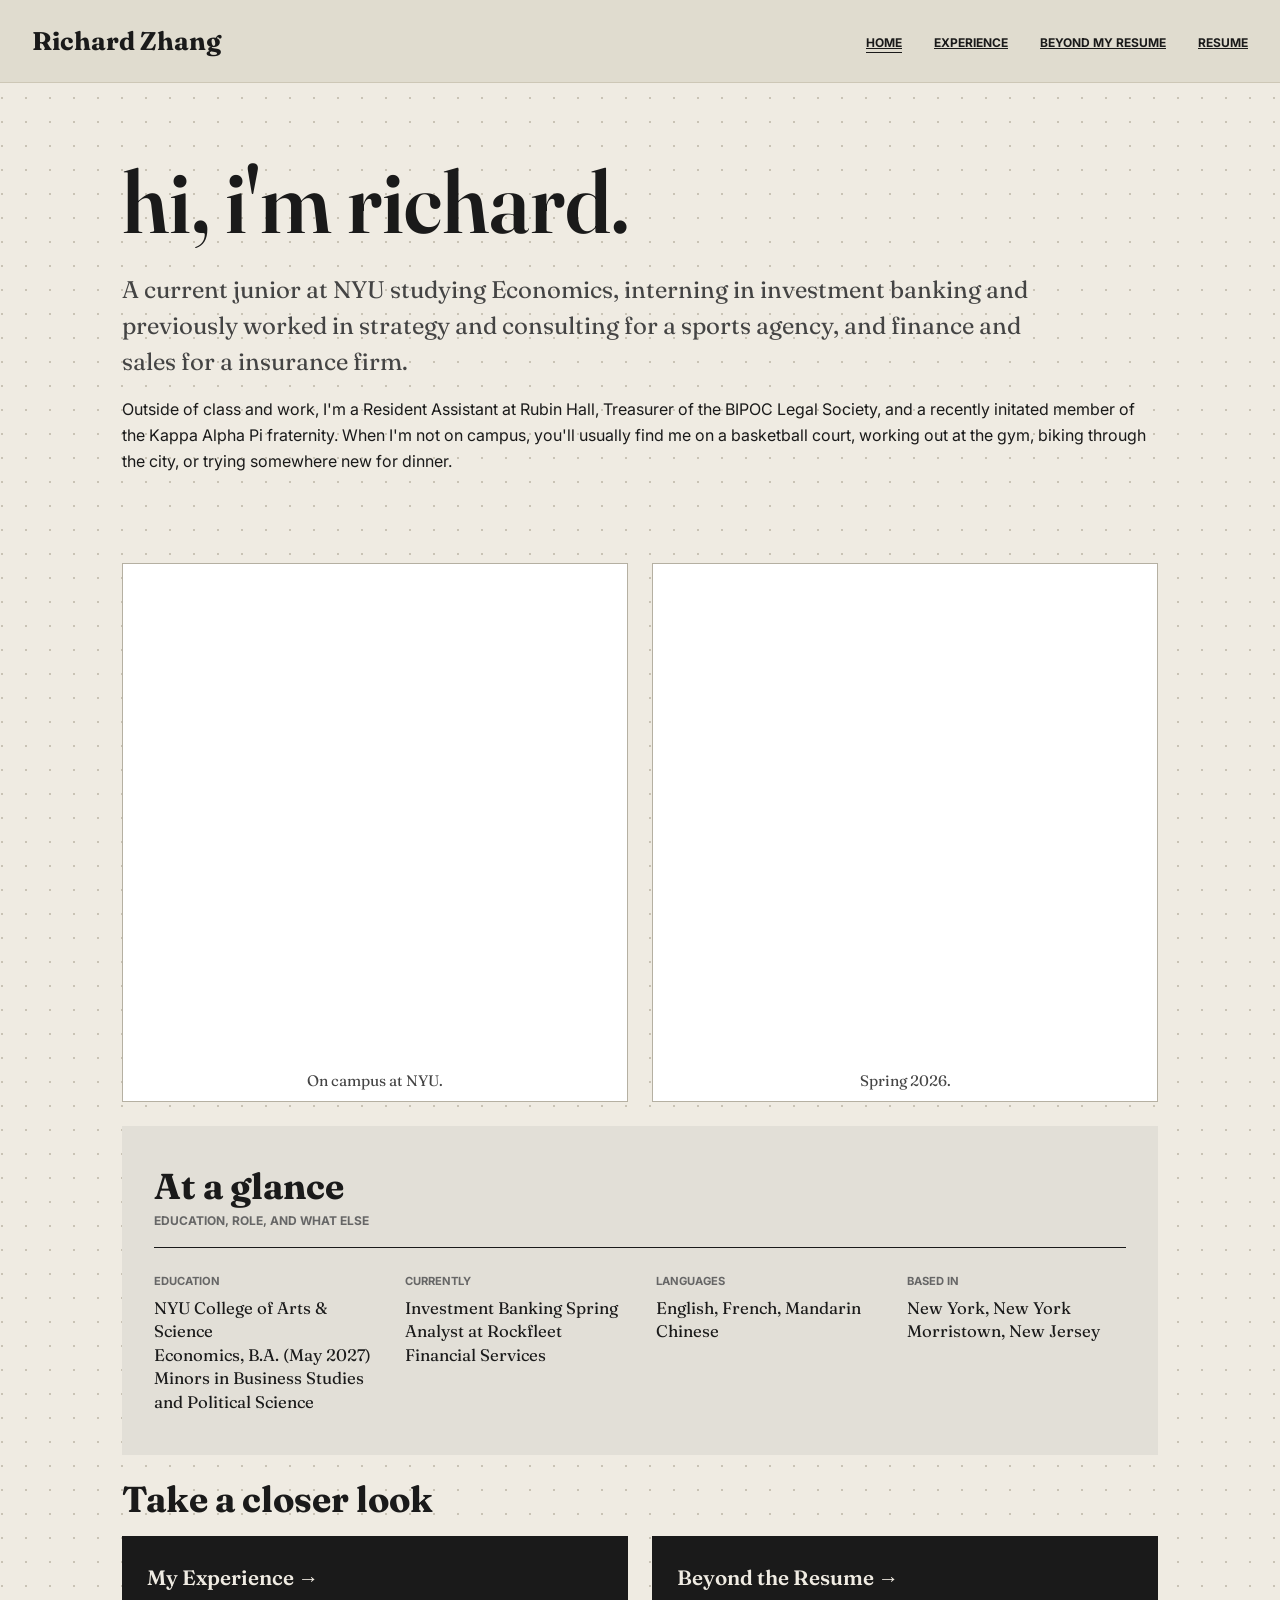
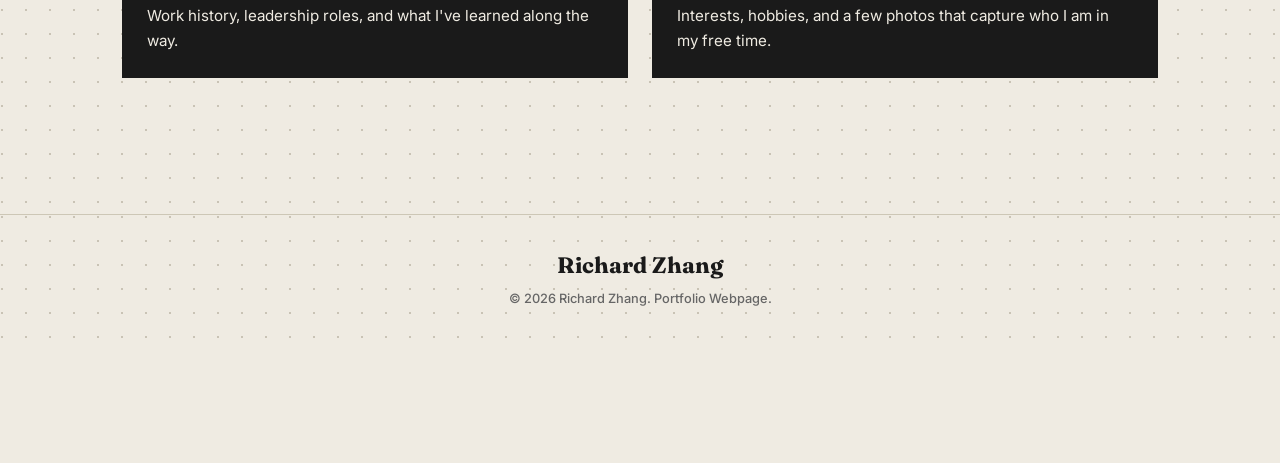
==== index.html @ 2d00b9a4 "Create index.html" ====
<!DOCTYPE html>
<html lang="en">
<head>
	<meta charset="UTF-8">
	<meta name="viewport" content="width=device-width, initial-scale=1.0">
	<title>Richard Zhang | Home</title>
	<link rel="stylesheet" href="styles.css">
</head>
<body>
	<header>
		<a href="index.html" class="wordmark">Richard Zhang</a>
		<nav>
			<ul>
				<li><a href="index.html" class="current">HOME</a></li>
				<li><a href="experience.html">EXPERIENCE</a></li>
				<li><a href="personal.html">BEYOND MY RESUME</a></li>
				<li><a href="resume.html">RESUME</a></li>
			</ul>
		</nav>
	</header>
	<main>
		<section class="intro">
			<h1>hi, i'm richard.</h1>
			<p class="lead">A current junior at NYU studying Economics, interning in investment banking and previously worked in strategy and consulting for a sports agency, and finance and sales for a insurance firm.</p>
			<p>Outside of class and work, I'm a Resident Assistant at Rubin Hall, Treasurer of the BIPOC Legal Society, and a recently initated member of the Kappa Alpha Pi fraternity. When I'm not on campus, you'll usually find me on a basketball court, working out at the gym, biking through the city, or trying somewhere new for dinner.</p>
		</section>

		<section class="hero-photos">
			<div class="hero-photo-grid">
				<figure class="hero-photo">
					<img src="images/richard1-800.jpg"
					     srcset="images/richard1-400.jpg 400w,
					             images/richard1-800.jpg 800w,
					             images/richard1-1200.jpg 1200w"
					     sizes="(min-width: 768px) 50vw, 90vw"
					     alt="Richard Zhang on the NYU campus"
					     width="800" height="1000">
					<figcaption>On campus at NYU.</figcaption>
				</figure>
				<figure class="hero-photo">
					<img src="images/richard2-800.jpg"
					     srcset="images/richard2-400.jpg 400w,
					             images/richard2-800.jpg 800w,
					             images/richard2-1200.jpg 1200w"
					     sizes="(min-width: 768px) 50vw, 90vw"
					     alt="Richard Zhang in professional attire"
					     width="800" height="1000">
					<figcaption>Spring 2026.</figcaption>
				</figure>
			</div>
		</section>

		<section class="facts-section">
			<h2>At a glance</h2>
			<p class="eyebrow">EDUCATION, ROLE, AND WHAT ELSE</p>
			<div class="facts-grid">
				<div class="fact">
					<h3>EDUCATION</h3>
					<p>NYU College of Arts &amp; Science<br>Economics, B.A. (May 2027)<br>Minors in Business Studies and Political Science</p>
				</div>
				<div class="fact">
					<h3>CURRENTLY</h3>
					<p>Investment Banking Spring Analyst at Rockfleet Financial Services</p>
				</div>
				<div class="fact">
					<h3>LANGUAGES</h3>
					<p>English, French, Mandarin Chinese</p>
				</div>
				<div class="fact">
					<h3>BASED IN</h3>
					<p>New York, New York
					Morristown, New Jersey</p>
				</div>
			</div>
		</section>
		<section class="cta-section">
			<h2>Take a closer look</h2>
			<div class="cta-grid">
				<a href="experience.html" class="cta-card">
					<h3>My Experience &rarr;</h3>
					<p>Work history, leadership roles, and what I've learned along the way.</p>
				</a>
				<a href="personal.html" class="cta-card">
					<h3>Beyond the Resume &rarr;</h3>
					<p>Interests, hobbies, and a few photos that capture who I am in my free time.</p>
				</a>
			</div>
		</section>
	</main>
	<footer>
		<p class="footer-mark">Richard Zhang</p>
		<p>&copy; 2026 Richard Zhang. Portfolio Webpage.</p>
	</footer>
	<script src="script.js"></script>
</body>
</html>
---- styles.css ----
/* Fonts */
@import url("https://fonts.googleapis.com/css2?family=Fraunces:opsz,wght@9..144,400;9..144,600;9..144,700&family=Inter:wght@400;500;700&display=swap");


* {
	box-sizing: border-box;
	margin: 0;
	padding: 0;
}

body {
	font-family: "Inter", Helvetica, Arial, sans-serif;
	font-size: 17px;
	line-height: 1.65;
	color: #1a1a1a;
	background-color: #efebe2;
	background-image: url("data:image/svg+xml;utf8,<svg xmlns='http://www.w3.org/2000/svg' width='24' height='24'><circle cx='2' cy='2' r='1' fill='%23bcb6a5'/></svg>");
	background-repeat: repeat;
}


/* Fonts */
h1 {
	font-family: "Fraunces", Georgia, "Times New Roman", serif;
	font-size: 3rem;
	font-weight: 700;
	line-height: 1.05;
	margin-bottom: 1rem;
	color: #1a1a1a;
}

h2 {
	font-family: "Fraunces", Georgia, "Times New Roman", serif;
	font-size: 1.85rem;
	font-weight: 700;
	line-height: 1.15;
	margin-bottom: 0.5rem;
	color: #1a1a1a;
}

h3 {
	font-family: "Inter", Helvetica, Arial, sans-serif;
	font-size: 0.8rem;
	font-weight: 700;
	margin-bottom: 0.5rem;
	color: #1a1a1a;
}

p {
	font-size: 1rem;
	margin-bottom: 1rem;
	color: #1a1a1a;
}

p.lead {
	font-family: "Fraunces", Georgia, "Times New Roman", serif;
	font-size: 1.3rem;
	font-weight: 400;
	line-height: 1.5;
	color: #444444;
	max-width: 38em;
}

a:link {
	color: #1a1a1a;
	text-decoration: underline;
}

a:visited {
	color: #444444;
}

a:hover {
	color: #c44b1a;
	text-decoration: none;
}

a:active {
	color: #1a1a1a;
}


/* Header & Top Navigation buttons*/
header {
	background-color: #e0dccf;
	border-bottom: 1px solid #cdc7b6;
	padding: 1.25rem 1.5rem;
	display: flex;
	flex-direction: column;
	align-items: center;
	position: sticky;
	top: 0;
	z-index: 50;
}

.wordmark {
	font-family: "Fraunces", Georgia, "Times New Roman", serif;
	font-size: 1.6rem;
	font-weight: 700;
	color: #1a1a1a;
	text-decoration: none;
	margin-bottom: 0.75rem;
}

.wordmark:link,
.wordmark:visited {
	color: #1a1a1a;
	text-decoration: none;
}

.wordmark:hover {
	color: #c44b1a;
}

header nav ul {
	list-style: none;
	display: flex;
	flex-wrap: wrap;
	justify-content: center;
}

header nav li {
	margin: 0.25rem 1rem;
}

header nav a {
	color: #1a1a1a;
	text-decoration: none;
	font-size: 0.75rem;
	font-weight: 700;
	font-family: "Inter", Helvetica, Arial, sans-serif;
}

header nav a:hover {
	color: #c44b1a;
}

header nav a.current {
	border-bottom: 1px solid #1a1a1a;
	padding-bottom: 0.15rem;
}


/* Main Layout for page*/
main {
	max-width: 1100px;
	margin: 0 auto;
	padding: 2.5rem 1rem;
}

section {
	margin-bottom: 2rem;
}


/* Home Page */
.intro {
	padding: 1rem 0 2.5rem 0;
}

.intro h1 {
	font-size: 3.25rem;
	margin-bottom: 1.5rem;
	max-width: 16em;
	font-weight: 600;
}

/* Hero Photos (home page) */
.hero-photos {
	margin-bottom: 1.5rem;
}

.hero-photo-grid {
	display: grid;
	grid-template-columns: 1fr;
	grid-gap: 1rem;
}

.hero-photo {
	background-color: #ffffff;
	padding: 0.5rem;
	border: 1px solid #b5b0a2;
}

.hero-photo img {
	width: 100%;
	height: auto;
	display: block;
}

.hero-photo figcaption {
	font-family: "Fraunces", Georgia, "Times New Roman", serif;
	font-size: 0.95rem;
	margin-top: 0.5rem;
	color: #444444;
	text-align: center;
}

.facts-section {
	background-color: #e2dfd7;
	padding: 2rem 1.5rem;
	margin-bottom: 1.5rem;
}

.facts-section h2 {
	margin-bottom: 0.25rem;
}

.facts-section .eyebrow {
	font-size: 0.75rem;
	font-weight: 700;
	color: #666666;
	border-bottom: 1px solid #1a1a1a;
	padding-bottom: 1rem;
	margin-bottom: 1.5rem;
}

.facts-grid {
	display: grid;
	grid-template-columns: 1fr;
	grid-gap: 1.5rem;
}

.fact {
	background-color: transparent;
	padding: 0;
}

.fact h3 {
	font-size: 0.7rem;
	color: #666666;
	margin-bottom: 0.4rem;
	font-weight: 700;
}

.fact p {
	margin-bottom: 0;
	font-family: "Fraunces", Georgia, "Times New Roman", serif;
	font-size: 1.05rem;
	line-height: 1.4;
	color: #1a1a1a;
}

.cta-section {
	margin-top: 1.5rem;
}

.cta-section h2 {
	margin-bottom: 1rem;
}

.cta-grid {
	display: grid;
	grid-template-columns: 1fr;
	grid-gap: 1rem;
}

.cta-card {
	display: block;
	background-color: #1a1a1a;
	color: #efebe2;
	padding: 1.5rem;
	text-decoration: none;
	border: 1px solid #1a1a1a;
}

.cta-card:link,
.cta-card:visited {
	color: #efebe2;
	text-decoration: none;
}

.cta-card:hover {
	background-color: #efebe2;
	color: #1a1a1a;
}

.cta-card h3 {
	color: inherit;
	font-size: 1.3rem;
	font-family: "Fraunces", Georgia, "Times New Roman", serif;
	font-weight: 600;
	margin-bottom: 0.5rem;
}

.cta-card p {
	color: inherit;
	margin-bottom: 0;
	font-family: "Inter", Helvetica, Arial, sans-serif;
	font-size: 0.95rem;
}


/* Experience Page */
.page-intro {
	padding: 1rem 0 2.5rem 0;
}

.sub-nav {
	background-color: #e2dfd7;
	padding: 1rem 1.5rem;
	margin-bottom: 2rem;
	border-top: 1px solid #1a1a1a;
	border-bottom: 1px solid #1a1a1a;
}

.sub-nav ul {
	list-style: none;
	display: flex;
	flex-wrap: wrap;
	justify-content: center;
}

.sub-nav li {
	margin: 0.25rem 0.75rem;
}

.sub-nav a {
	font-size: 0.75rem;
	font-weight: 700;
	text-decoration: none;
	color: #1a1a1a;
}

.sub-nav a:hover {
	color: #c44b1a;
}

.audio-section {
	background-color: #e2dfd7;
	padding: 2rem 1.5rem;
	margin-bottom: 2rem;
}

.audio-section h2 {
	margin-bottom: 0.25rem;
}

.audio-section .eyebrow {
	font-size: 0.75rem;
	font-weight: 700;
	color: #666666;
	border-bottom: 1px solid #1a1a1a;
	padding-bottom: 1rem;
	margin-bottom: 1.5rem;
}

.audio-section audio {
	width: 100%;
	margin-top: 1rem;
}

.role {
	display: grid;
	grid-template-columns: 1fr;
	grid-gap: 1rem;
	background-color: #e2dfd7;
	padding: 2rem 1.5rem;
	margin-bottom: 1.5rem;
}

.role-label {
	font-family: "Fraunces", Georgia, "Times New Roman", serif;
	font-size: 2.5rem;
	font-weight: 600;
	line-height: 1;
	color: #b5b0a2;
}

.role-content h2 {
	margin-bottom: 0.25rem;
}

.role-meta {
	color: #666666;
	font-size: 0.85rem;
	font-weight: 500;
	margin-bottom: 1.25rem;
	padding-bottom: 1rem;
	border-bottom: 1px solid #1a1a1a;
}

.role-content img {
	max-width: 100%;
	height: auto;
	display: block;
	margin-top: 1.5rem;
}

.leadership-grid {
	display: grid;
	grid-template-columns: 1fr;
	grid-gap: 1.25rem;
	margin-top: 1rem;
}

.leadership-item {
	padding-left: 1rem;
	border-left: 2px solid #b5b0a2;
}

.leadership-item h3 {
	font-family: "Fraunces", Georgia, "Times New Roman", serif;
	font-size: 1.05rem;
	font-weight: 600;
	margin-bottom: 0.4rem;
}


/* Personal Page */
.interests-section {
	background-color: #e2dfd7;
	padding: 2rem 1.5rem;
	margin-bottom: 1.5rem;
}

.interests-section h2 {
	margin-bottom: 0.25rem;
}

.interests-section .eyebrow {
	font-size: 0.75rem;
	font-weight: 700;
	color: #666666;
	border-bottom: 1px solid #1a1a1a;
	padding-bottom: 1rem;
	margin-bottom: 1.5rem;
}

.interests-grid {
	display: grid;
	grid-template-columns: 1fr;
	grid-gap: 1.5rem;
}

.interest {
	background-color: #efebe2;
	padding: 1.5rem;
	border-top: 2px solid #1a1a1a;
}

.interest h3 {
	font-family: "Fraunces", Georgia, "Times New Roman", serif;
	font-size: 1.2rem;
	font-weight: 600;
	margin-bottom: 0.5rem;
}

.interest p {
	margin-bottom: 0;
	font-size: 0.95rem;
}

/*sticky note*/
.note {
	background-color: #fdf2b3;
	border-top: 4px solid #e8d56a;
	padding: 1.5rem;
	margin-bottom: 1.5rem;
}

.note h3 {
	font-family: "Inter", Helvetica, Arial, sans-serif;
	font-size: 0.85rem;
	font-weight: 700;
	margin-bottom: 0.75rem;
	color: #1a1a1a;
}

.note ul {
	margin: 0;
	padding-left: 1.25rem;
}

.note li {
	font-size: 0.95rem;
	margin-bottom: 0.4rem;
	color: #1a1a1a;
}

.note li.last {
	margin-bottom: 0;
}

/* Photo Album */
.album {
	background-color: #e2dfd7;
	padding: 2rem 1.5rem;
	margin-bottom: 1.5rem;
}

.album h2 {
	margin-bottom: 0.25rem;
}

.album .eyebrow {
	font-size: 0.75rem;
	font-weight: 700;
	color: #666666;
	border-bottom: 1px solid #1a1a1a;
	padding-bottom: 1rem;
	margin-bottom: 1rem;
}

.album > p {
	margin-bottom: 1.5rem;
	color: #444444;
	font-family: "Fraunces", Georgia, "Times New Roman", serif;
	font-size: 1.1rem;
}

#photo-display {
	margin: 1.5rem 0;
}

#photo-display.active {
	background-color: #efebe2;
	padding: 1.5rem;
	border: 1px solid #b5b0a2;
}

#photo-display img {
	max-width: 100%;
	height: auto;
	display: block;
	margin: 0 auto;
}

#photo-display .photo-caption {
	text-align: center;
	margin-top: 1rem;
	color: #444444;
	font-family: "Fraunces", Georgia, "Times New Roman", serif;
}

#photo-display .close-button {
	display: block;
	margin: 1rem auto 0 auto;
	padding: 0.5rem 1.5rem;
	background-color: #1a1a1a;
	color: #efebe2;
	border: none;
	cursor: pointer;
	font-family: "Inter", Helvetica, Arial, sans-serif;
	font-size: 0.75rem;
	font-weight: 700;
}

#photo-display .close-button:hover {
	background-color: #c44b1a;
}

.photo-grid {
	display: grid;
	grid-template-columns: 1fr;
	grid-gap: 1rem;
	margin-top: 1.5rem;
}

.photo {
	cursor: pointer;
	background-color: #efebe2;
	padding: 0.5rem;
	border: 1px solid #b5b0a2;
}

.photo:hover {
	border-color: #c44b1a;
}

.photo img {
	width: 100%;
	height: auto;
	display: block;
}

.photo figcaption {
	font-family: "Fraunces", Georgia, "Times New Roman", serif;
	font-size: 0.9rem;
	margin-top: 0.5rem;
	color: #444444;
	text-align: center;
}

.resume-section {
	background-color: #e2dfd7;
	padding: 2rem 1.5rem;
	margin-bottom: 1.5rem;
}

.resume-section h2 {
	margin-bottom: 0.25rem;
}

.resume-section .eyebrow {
	font-size: 0.75rem;
	font-weight: 700;
	color: #666666;
	border-bottom: 1px solid #1a1a1a;
	padding-bottom: 1rem;
	margin-bottom: 1.5rem;
}

.resume-actions {
	display: flex;
	flex-direction: column;
	margin-bottom: 2rem;
}

.resume-button {
	display: block;
	background-color: #1a1a1a;
	color: #efebe2;
	padding: 1rem 1.5rem;
	text-decoration: none;
	font-family: "Fraunces", Georgia, "Times New Roman", serif;
	font-weight: 600;
	font-size: 1.1rem;
	text-align: center;
	border: 1px solid #1a1a1a;
	margin-bottom: 0.75rem;
}

.resume-button:link,
.resume-button:visited {
	color: #efebe2;
	text-decoration: none;
}

.resume-button:hover {
	background-color: #efebe2;
	color: #1a1a1a;
}

.resume-button-alt {
	background-color: transparent;
	color: #1a1a1a;
}

.resume-button-alt:link,
.resume-button-alt:visited {
	color: #1a1a1a;
}

.resume-button-alt:hover {
	background-color: #1a1a1a;
	color: #efebe2;
}

.resume-preview {
	background-color: #efebe2;
	padding: 0.75rem;
	border: 1px solid #b5b0a2;
}

.resume-preview object {
	display: block;
	width: 100%;
	min-height: 600px;
}

.resume-preview p {
	margin: 1rem 0;
	text-align: center;
}

footer {
	border-top: 1px solid #cdc7b6;
	background-color: #efebe2;
	background-image: url("data:image/svg+xml;utf8,<svg xmlns='http://www.w3.org/2000/svg' width='24' height='24'><circle cx='2' cy='2' r='1' fill='%23bcb6a5'/></svg>");
	background-repeat: repeat;
	text-align: center;
	padding: 2rem 1rem;
	margin-top: 3rem;
}

footer .footer-mark {
	font-family: "Fraunces", Georgia, "Times New Roman", serif;
	font-size: 1.4rem;
	font-weight: 700;
	color: #1a1a1a;
	margin-bottom: 0.25rem;
}

footer p {
	margin-bottom: 0;
	color: #666666;
	font-size: 0.8rem;
	font-weight: 500;
}

.theme-toggle {
	position: fixed;
	bottom: 1.25rem;
	right: 1.25rem;
	background-color: #1a1a1a;
	color: #efebe2;
	border: none;
	padding: 0.6rem 1rem;
	font-family: "Inter", Helvetica, Arial, sans-serif;
	font-size: 0.7rem;
	font-weight: 700;
	cursor: pointer;
	z-index: 100;
}

.theme-toggle:hover {
	background-color: #c44b1a;
}

.dark body,
body.dark {
	background-color: #14181f;
	background-image: url("data:image/svg+xml;utf8,<svg xmlns='http://www.w3.org/2000/svg' width='24' height='24'><circle cx='2' cy='2' r='1' fill='%23333333'/></svg>");
	color: #e8e6e0;
}

.dark header {
	background-color: #1c2129;
	border-bottom-color: #333333;
}

.dark .wordmark,
.dark .wordmark:link,
.dark .wordmark:visited {
	color: #e8e6e0;
}

.dark .wordmark:hover {
	color: #f0a020;
}

.dark h1,
.dark h2,
.dark h3 {
	color: #e8e6e0;
}

.dark p {
	color: #e8e6e0;
}

.dark p.lead {
	color: #b8b6b0;
}

.dark .facts-section,
.dark .audio-section,
.dark .role,
.dark .interests-section,
.dark .album,
.dark .sub-nav,
.dark .resume-section {
	background-color: #1f252e;
	border-color: #333333;
}

.dark .interest,
.dark .photo,
.dark #photo-display.active,
.dark .resume-preview,
.dark .hero-photo {
	background-color: #14181f;
	border-color: #333333;
}

.dark .interest {
	border-top-color: #f0a020;
}

.dark .facts-section .eyebrow,
.dark .audio-section .eyebrow,
.dark .interests-section .eyebrow,
.dark .album .eyebrow,
.dark .role-meta {
	border-bottom-color: #555555;
}

.dark .sub-nav {
	border-top-color: #555555;
	border-bottom-color: #555555;
}

.dark .role-label {
	color: #555555;
}

.dark .leadership-item {
	border-left-color: #333333;
}

.dark .role-meta,
.dark .photo figcaption,
.dark .album > p,
.dark #photo-display .photo-caption,
.dark .facts-section .eyebrow,
.dark .audio-section .eyebrow,
.dark .interests-section .eyebrow,
.dark .album .eyebrow,
.dark .fact h3,
.dark .hero-photo figcaption {
	color: #999999;
}

.dark .fact p {
	color: #e8e6e0;
}

.dark a:link {
	color: #f0a020;
}

.dark a:visited {
	color: #d090d0;
}

.dark a:hover {
	color: #ffffff;
}

.dark header nav a,
.dark .sub-nav a {
	color: #e8e6e0;
}

.dark header nav a.current {
	border-bottom-color: #e8e6e0;
}

.dark .cta-card {
	background-color: #1f252e;
	color: #e8e6e0;
	border-color: #333333;
}

.dark .cta-card:link,
.dark .cta-card:visited {
	color: #e8e6e0;
}

.dark .cta-card:hover {
	background-color: #14181f;
	color: #f0a020;
}

.dark .resume-button {
	background-color: #1c2129;
	color: #e8e6e0;
	border-color: #333333;
}

.dark .resume-button:link,
.dark .resume-button:visited {
	color: #e8e6e0;
}

.dark .resume-button:hover {
	background-color: #f0a020;
	color: #14181f;
}

.dark .resume-button-alt {
	background-color: transparent;
	color: #e8e6e0;
}

.dark .resume-button-alt:link,
.dark .resume-button-alt:visited {
	color: #e8e6e0;
}

.dark .resume-button-alt:hover {
	background-color: #e8e6e0;
	color: #14181f;
}

.dark .note {
	background-color: #3a3520;
	border-top-color: #6b5e2a;
}

.dark .note h3,
.dark .note li {
	color: #e8e6e0;
}

.dark footer {
	background-color: #14181f;
	background-image: url("data:image/svg+xml;utf8,<svg xmlns='http://www.w3.org/2000/svg' width='24' height='24'><circle cx='2' cy='2' r='1' fill='%23333333'/></svg>");
	border-top-color: #333333;
}

.dark footer .footer-mark {
	color: #e8e6e0;
}

.dark .theme-toggle {
	background-color: #f0a020;
	color: #14181f;
}

.dark .theme-toggle:hover {
	background-color: #c44b1a;
	color: #efebe2;
}

@media only screen and (min-width: 640px) {

	main {
		padding: 3rem 1.5rem;
	}

	.photo-grid {
		grid-template-columns: repeat(2, 1fr);
		grid-gap: 1.25rem;
	}

	.facts-grid {
		grid-template-columns: repeat(2, 1fr);
		grid-gap: 1.5rem 2.5rem;
	}

	.intro h1 {
		font-size: 4rem;
	}

	.role {
		grid-template-columns: 100px 1fr;
		grid-gap: 2rem;
	}

	.role-label {
		font-size: 3rem;
	}

}

@media only screen and (min-width: 768px) {

	header {
		flex-direction: row;
		justify-content: space-between;
		padding: 1.25rem 2rem;
	}

	.wordmark {
		margin-bottom: 0;
	}

	header nav li {
		margin: 0 0 0 2rem;
	}

	main {
		padding: 3.5rem 2rem;
	}

	h1 {
		font-size: 3.5rem;
	}

	h2 {
		font-size: 2.25rem;
	}

	.intro h1 {
		font-size: 5rem;
	}

	p.lead {
		font-size: 1.5rem;
	}

	.cta-grid {
		grid-template-columns: repeat(2, 1fr);
		grid-gap: 1.5rem;
	}

	/* Hero photos sit side-by-side on tablet+ */
	.hero-photo-grid {
		grid-template-columns: repeat(2, 1fr);
		grid-gap: 1.5rem;
	}

	.interests-grid {
		grid-template-columns: repeat(2, 1fr);
		grid-gap: 1.5rem;
	}

	.interest-feature {
		grid-column: span 2;
	}

	.role {
		grid-template-columns: 140px 1fr;
		grid-gap: 2.5rem;
		padding: 2.5rem 2rem;
	}

	.role-label {
		font-size: 3.5rem;
	}

	.role-content img {
		max-width: 500px;
	}

	.leadership-grid {
		grid-template-columns: repeat(2, 1fr);
		grid-gap: 1.5rem 2.5rem;
	}

	.photo-grid {
		grid-template-columns: repeat(3, 1fr);
	}

	.audio-section,
	.interests-section,
	.album,
	.facts-section,
	.resume-section {
		padding: 2.5rem 2rem;
	}

	.resume-actions {
		flex-direction: row;
	}

	.resume-button {
		margin-bottom: 0;
		margin-right: 1rem;
		flex: 1;
	}

	.resume-button-alt {
		margin-right: 0;
	}

	.resume-preview object {
		min-height: 800px;
	}

}

@media only screen and (min-width: 1024px) {

	.intro h1 {
		font-size: 5.5rem;
	}

	.facts-grid {
		grid-template-columns: repeat(4, 1fr);
		grid-gap: 2rem;
	}

	.photo-grid {
		grid-template-columns: repeat(4, 1fr);
	}

	.role {
		grid-template-columns: 160px 1fr;
	}

	.role-label {
		font-size: 4rem;
	}

}
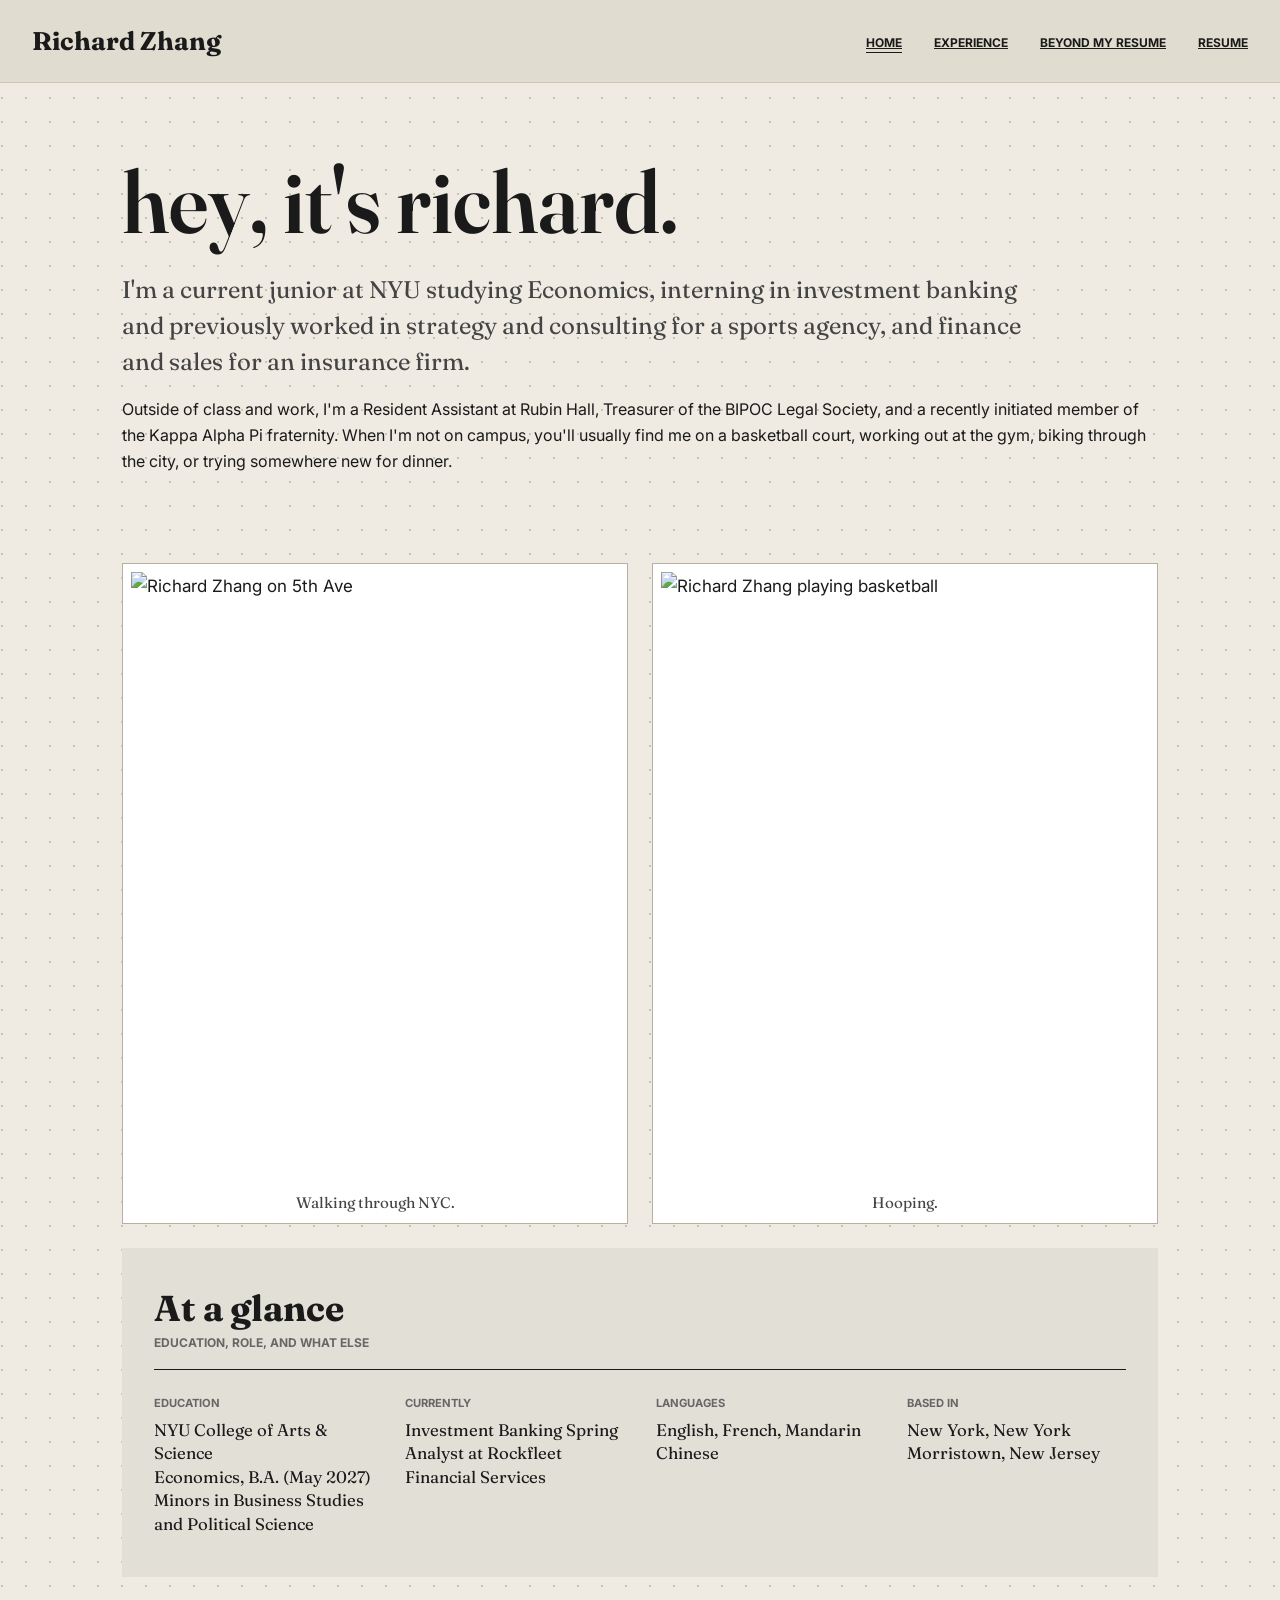
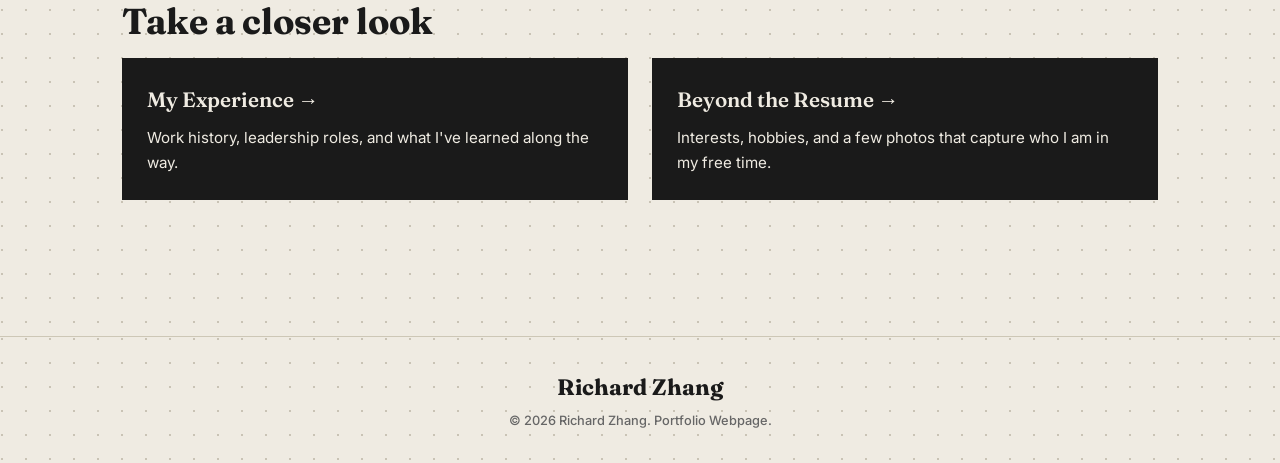
==== commit 2c75aa41: "index.html" ====
--- a/index.html
+++ b/index.html
@@ -20,36 +20,28 @@
 	</header>
 	<main>
 		<section class="intro">
-			<h1>hi, i'm richard.</h1>
-			<p class="lead">A current junior at NYU studying Economics, interning in investment banking and previously worked in strategy and consulting for a sports agency, and finance and sales for a insurance firm.</p>
-			<p>Outside of class and work, I'm a Resident Assistant at Rubin Hall, Treasurer of the BIPOC Legal Society, and a recently initated member of the Kappa Alpha Pi fraternity. When I'm not on campus, you'll usually find me on a basketball court, working out at the gym, biking through the city, or trying somewhere new for dinner.</p>
+			<h1>hey, it's richard.</h1>
+			<p class="lead">I'm a current junior at NYU studying Economics, interning in investment banking and previously worked in strategy and consulting for a sports agency, and finance and sales for an insurance firm.</p>
+			<p>Outside of class and work, I'm a Resident Assistant at Rubin Hall, Treasurer of the BIPOC Legal Society, and a recently initiated member of the Kappa Alpha Pi fraternity. When I'm not on campus, you'll usually find me on a basketball court, working out at the gym, biking through the city, or trying somewhere new for dinner.</p>
 		</section>
-
 		<section class="hero-photos">
 			<div class="hero-photo-grid">
 				<figure class="hero-photo">
-					<img src="images/richard1-800.jpg"
-					     srcset="images/richard1-400.jpg 400w,
-					             images/richard1-800.jpg 800w,
-					             images/richard1-1200.jpg 1200w"
-					     sizes="(min-width: 768px) 50vw, 90vw"
-					     alt="Richard Zhang on the NYU campus"
-					     width="800" height="1000">
-					<figcaption>On campus at NYU.</figcaption>
+					<img src="images/richard3.jpg"
+					     srcset="images/richard3.jpg 1x, images/richard3@2x.jpg 2x"
+					     alt="Richard Zhang on 5th Ave"
+					     width="400" height="500">
+					<figcaption>Walking through NYC.</figcaption>
 				</figure>
 				<figure class="hero-photo">
-					<img src="images/richard2-800.jpg"
-					     srcset="images/richard2-400.jpg 400w,
-					             images/richard2-800.jpg 800w,
-					             images/richard2-1200.jpg 1200w"
-					     sizes="(min-width: 768px) 50vw, 90vw"
-					     alt="Richard Zhang in professional attire"
-					     width="800" height="1000">
-					<figcaption>Spring 2026.</figcaption>
+					<img src="images/richard2.jpg"
+					     srcset="images/richard2.jpg 1x, images/richard2@2x.jpg 2x"
+					     alt="Richard Zhang playing basketball"
+					     width="400" height="500">
+					<figcaption>Hooping.</figcaption>
 				</figure>
 			</div>
 		</section>
-
 		<section class="facts-section">
 			<h2>At a glance</h2>
 			<p class="eyebrow">EDUCATION, ROLE, AND WHAT ELSE</p>
